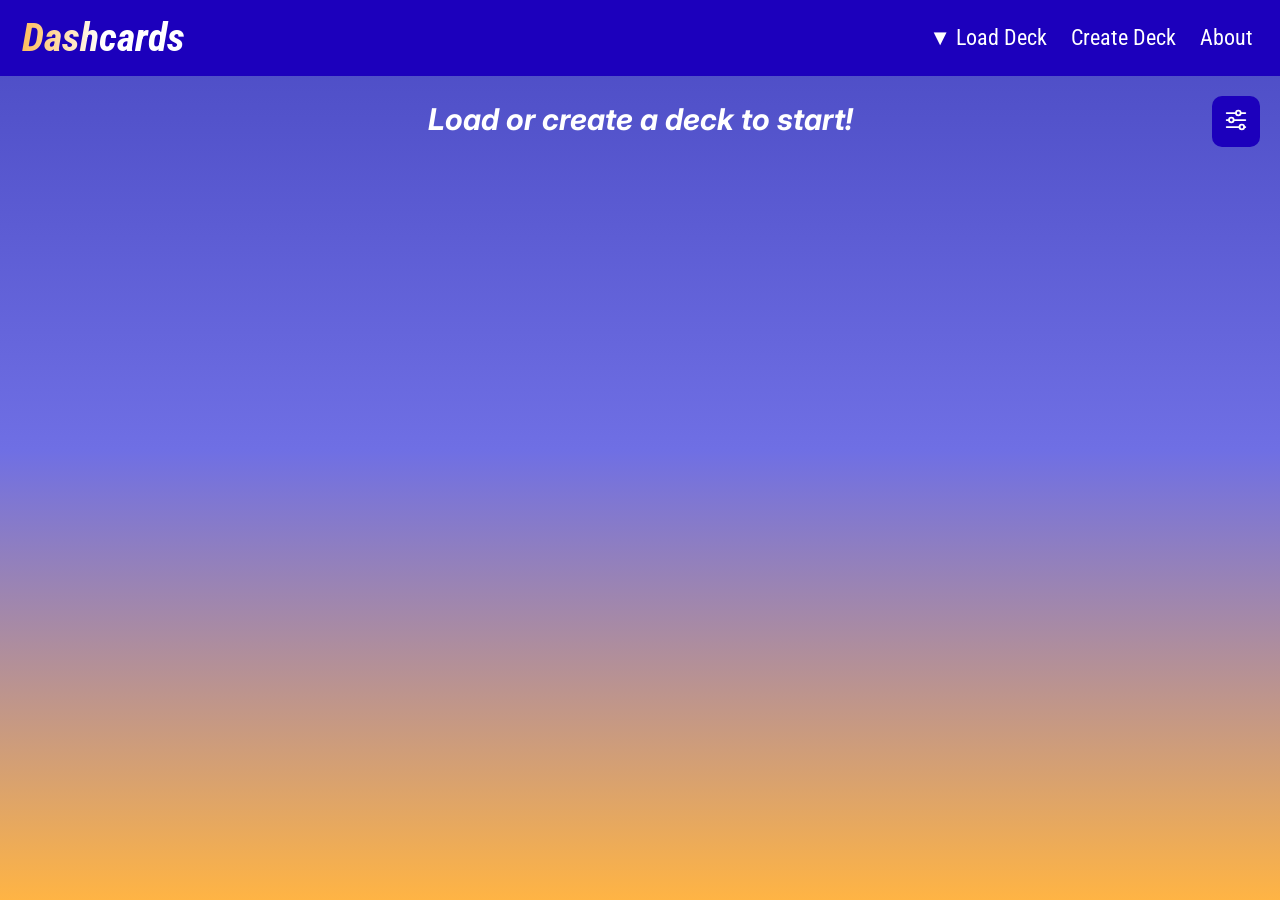
==== index.html @ 9b15b109 "Replace Xcode project with Dashcards Clears the DataTransmission Xcode project and copies in the Das" ====
<!DOCTYPE html>
<html lang="en-US">
<head>
    <title>Dashcards</title>
    <link rel="stylesheet" href="style.css">
    <meta charset="UTF-8">
    <script src="https://ajax.googleapis.com/ajax/libs/jquery/3.6.3/jquery.min.js"></script>
    <script>
    if(/Android|webOS|iPhone|iPad|iPod|BlackBerry|IEMobile|Opera Mini/i.test(navigator.userAgent)){
        alert("This website is currently not designed for mobile! Please open in a desktop web browser instead.");
      }
      </script>
    <link rel="apple-touch-icon" sizes="180x180" href="apple-touch-icon.png">
    <link rel="icon" type="image/png" sizes="32x32" href="favicon-32x32.png">
    <link rel="icon" type="image/png" sizes="16x16" href="favicon-16x16.png">
    <link rel="manifest" href="site.webmanifest">
    <link rel="mask-icon" href="safari-pinned-tab.svg" color="#373e98">
    <meta name="msapplication-TileColor" content="#2b5797">
    <meta name="theme-color" content="#373e98">
</head>
    <!-- Google tag (gtag.js) -->
<script async src="https://www.googletagmanager.com/gtag/js?id=G-7D8ZYG3FQY"></script>
<script>
  window.dataLayer = window.dataLayer || [];
  function gtag(){dataLayer.push(arguments);}
  gtag('js', new Date());

  gtag('config', 'G-7D8ZYG3FQY');
</script>
<body>
    <div class="header">
        <a href="index.html" id="logo">Dashcards</a>
        <a href="about.html" style="margin-right: 25px">About</a>
        <a href="createdeck.html">Create Deck</a>
        <div class="dropdown">
            <button>&#9660; Load Deck</button>
            <div class="dropdown-options">
                <label for="upload">From File</label>
                <input type="file" id="upload" name="userdeck" accept=".txt" onchange="getUserDeck()">
                <a class="dropdown" onclick="showPresetMenu()">From Preset</a>
            </div>
        </div>        
    </div>
    <div style="padding-top: 76px"></div>
    <div id="settings">  
        <button id="settings-open" onclick="toggleSettingsMenu()">
            <svg xmlns="http://www.w3.org/2000/svg" class="icon icon-tabler icon-tabler-adjustments-horizontal" width="28" height="28" viewBox="0 0 24 24" stroke-width="1.5" stroke="#ffffff" fill="none" stroke-linecap="round" stroke-linejoin="round">
                <path stroke="none" d="M0 0h24v24H0z" fill="none"/>
                <circle cx="14" cy="6" r="2" />
                <line x1="4" y1="6" x2="12" y2="6" />
                <line x1="16" y1="6" x2="20" y2="6" />
                <circle cx="8" cy="12" r="2" />
                <line x1="4" y1="12" x2="6" y2="12" />
                <line x1="10" y1="12" x2="20" y2="12" />
                <circle cx="17" cy="18" r="2" />
                <line x1="4" y1="18" x2="15" y2="18" />
                <line x1="19" y1="18" x2="20" y2="18" />
            </svg>
        </button>
        <div id="settings-menu" style="display: none">
            <button id="settings-close" onclick="toggleSettingsMenu()">
                <svg xmlns="http://www.w3.org/2000/svg" class="icon icon-tabler icon-tabler-x" width="24" height="24" viewBox="0 0 24 24" stroke-width="2.5" stroke="#ffffff" fill="none" stroke-linecap="round" stroke-linejoin="round">
                    <path stroke="none" d="M0 0h24v24H0z" fill="none"/>
                    <line x1="18" y1="6" x2="6" y2="18" />
                    <line x1="6" y1="6" x2="18" y2="18" />
                </svg>
            </button>
            <h2 class="text">Settings</h2><br>
            <form id="settings-options" autocomplete="off">
                <fieldset id="input-options" onchange="changeInputMode()">
                    <legend align="center" style="font-weight: bold">Input type</legend>
                    <label for="multiple-choice" class="radio-label">
                        <input type="radio" id="multiple-choice" value="multiple-choice" name="input" checked>
                        Multiple choice
                    </label>
                    <label for="write-in" class="radio-label">
                        <input type="radio" id="write-in" value="write-in" name="input">
                        Write-in
                    </label>
                </fieldset>
            </form>
        </div>
    </div>
    <div id="content">
        <h2 id="startprompt">Load or create a deck to start!</h2>
        <div>
            <form id="preset-menu" style="display: none">
                <label class="text" for="preset-select">Select a Preset:</label>
                <select id="preset-select"  onchange="getPresetDeck()" autocomplete="off">
                    <option value="none" selected disabled hidden>Deck Select</option>
                    <optgroup label="AP English Literature Vocab">
                        <option value="animus-voluptuous.txt">List 1: Animus &ndash; Voluptuous</option>
                        <option value="abate-corroborate.txt">List 2: Abate &ndash; Corroborate</option>
                        <option value="aberration-vicissitude.txt">List 3: Aberration &ndash; Vicissitude</option>
                        <option value="affluent-wheedle.txt">List 4: Affluent &ndash; Wheedle</option>
                        <option value="comeuppance-huffy.txt">List 5: Comeuppance &ndash; Huffy</option>
                        <option value="ap-lit-cumulative.txt">AP English Literature Cumulative</option>
                    </optgroup>
                    <optgroup label="AP English Language Vocab">
                        <option value="abrade-vainglorious.txt">List 1: Abrade &ndash; Vainglorious</option>
                        <option value="abrogate-zealous.txt">List 2: Abrogate &ndash; Zealous</option>
                        <option value="abscond-wistful.txt">List 3: Abscond &ndash; Wistful</option>
                        <option value="absolve-zenith.txt">List 4: Absolve &ndash; Zenith</option>
                        <option value="aegis-vitriolic.txt">List 5: Aegis &ndash; Vitriolic</option>
                        <option value="ad-nauseam-vindicate.txt">List 6: Ad Nauseam &ndash; Vindicate</option>
                        <option value="camaraderie-torpid.txt">List 7: Camaraderie &ndash; Torpid</option>
                        <option value="ap-lang-cumulative.txt">AP English Language Cumulative</option>
                    </optgroup>
                    <optgroup label="Miscellaneous">
                        <option value="international-morse-code.txt">International Morse Code (A-Z)</option>
                        <option value="world-capitals.txt">195 Country Capitals</option>
                    </optgroup>
                </select>
                <br><br>
            </form>
            <button id="startbutton" onclick="startQuiz()">Start</button>
        </div>
        <h2 id="question"></h2>
        <div class="center" id="buttons" style="display: none">
            <button class="btn" id="btn1" onclick="clickButton(0)">wordOneFromList</button>
            <button class="btn" id="btn2" onclick="clickButton(1)">wordTwoFromList</button>
            <button class="btn" id="btn3" onclick="clickButton(2)">wordThreeFromList</button>
            <button class="btn" id="btn4" onclick="clickButton(3)">wordFourFromList</button>
        </div>
        <div id="write-input" style="display: none">
            <input type="text" id="write-answer" autocomplete="off" placeholder="Write Answer">
            <button class="btn" id="writebutton" onclick="writeSubmit()">Answer</button>
        </div>
        <div id="stats" style="display: none">
            <h4 id="rsp"></h4>
            <div class="counter">
                <h2>Correct: <span id="rsp-correct"></span></h2>
                <h2>Incorrect: <span id="rsp-incorrect"></span></h2>
                <h2 id="answeraccuracy"></h2>
            </div>
            <div class="ttf">
                <h2 id="ttf"></h2>
            </div>
        </div>
    </div>
    <script src="index.js"></script>
</body>
</html>
---- style.css ----
@import url('https://fonts.googleapis.com/css2?family=Roboto+Condensed&display=swap');
@import url('https://fonts.googleapis.com/css2?family=Inter:wght@500&display=swap');

:root {
    --dashcards-blue: #1c00bc;
    --dashcards-orange: #ffb444;
}

html { scroll-behavior: smooth; }
html, body { height: 100%; }

body {
    margin: 0;
    padding: 0;
    background-attachment: fixed;
    background-image: linear-gradient(180deg, #4949c2, #6f6fe4, var(--dashcards-orange));
    min-height: 100vh;
    background-repeat: no-repeat;
    overflow: hidden;
    box-sizing: border-box;

    /* background-image: radial-gradient(rgb(4, 45, 157), rgb(64, 116, 237)); */
}

.header {
    position: fixed;
    background-color: var(--dashcards-blue);
    padding: 15px 10px;
    width: 100%;
}

.header a, .header button, .header label {
    display: block;
    float: right;
    padding: 12px;
    line-height: 22px;
    text-align: center;
    text-decoration: none;
    border: #00000000;
    background-color: #00000000;
    font-family: "Roboto Condensed";
    font-size: 22px;
    color: #ffffff;
    border-radius: 5px;
    user-select: none;
    cursor: pointer;
}

.header label {
    cursor: pointer;
}

.header input {
    display: none;
}

.header a:hover, .header label:hover, .dropdown:hover button {
    background: linear-gradient(90deg, var(--dashcards-orange), #ffffff);
    background-clip: text;
    -webkit-background-clip: text;
    -moz-background-clip: text;
    color: transparent;
    transition: 0.5s;
}

.dropdown {
    position: relative;
    display: block;
    float: right;
}

.dropdown-options {
    display: none;
    position: absolute;
    right: 0;
    background-color: var(--dashcards-blue);
    margin-top: 40px;
    padding-top: 20px;
    min-width: 160px;
    border-radius: 5px;
    z-index: 1;
}

.dropdown-options a, .dropdown-options label {
    padding: 12px 16px;
    text-align: right;
    width: 80%;
}

.dropdown:hover .dropdown-options {
    display: block;
}

#logo {
    float: left;
    font-size: 40px;
    font-weight: bold;
    font-style: italic;
    background: linear-gradient(90deg, var(--dashcards-orange), #ffffff, #ffffff);
    background-clip: text;
    -webkit-background-clip: text;
    color: #00000000;
}

/* This can be deleted if we change how the grid works */
.btn1 { grid-area: button1; }
.btn2 { grid-area: button2; }
.btn3 { grid-area: button3; }
.btn4 { grid-area: button4; }

/* TODO: resize text based on button size */
.btn {
    display: inline-block;
    border: none;
    border-radius: 10px;
    background-color: var(--dashcards-blue);
    color: #ffffff;
    text-decoration: none;
    font-family: "Roboto Condensed";
    font-size: 20px;
    padding: auto;
    margin: 10px 10px;
    width: 400px;
    height: 65px;
    cursor: pointer;
    user-select: none;
}

.btn button:hover {
    background-color: #2300e6;
    transition: 0.2s;
}

#write-input {
    display: flex;
    justify-content: center;
    margin-left: auto;
    margin-right: auto;
    width: 1000px;
    font-family: "Roboto Condensed";
    font-size: 20px;
    color: #ffffff;
}

#settings-open, #settings-close {
    display: block;
    position: absolute;
    right: 0px;
    border: none;
    border-radius: 10px;
    background-color: var(--dashcards-blue);
    color: #ffffff;
    padding: 10px 10px;
    margin-top: 20px;
    margin-right: 20px;
    cursor: pointer;
    user-select: none;
}

#settings-menu {
    position: absolute;
    top: 50%;
    left: 50%;
    margin-right: -50%;
    transform: translate(-50%, -50%);
    background-color: var(--dashcards-blue);
    width: 40%;
    height: auto;
    max-width: 1200px;
    max-height: 960px;
    text-align: center;
    text-decoration: underline;
    font-family: "Inter";
    font-size: 25px;
    color: #ffffff;
    border-radius: 8px;
    z-index: 1;
}

#input-options {
    display: block;
    float: left;
    text-align: left;
    font-size: 22px;
    border: 0;
}

.radio-label {
    font-size: 20px;
    display: grid;
    grid-template-columns: 1em auto;
    gap: 0.5em;
}

.radio-label + .radio-label {
    margin-top: 0.5em;
}

input[type="radio"] {
    appearance: none;
    margin: 0;
    font: inherit;
    color: currentColor;
    width: 1.0em;
    height: 1.0em;
    border: 0.12em solid currentColor;
    border-radius: 50%;
    transform: translateY(-0.06em);
    display: grid;
    place-content: center;
}

input[type="radio"]::before {
    content: "";
    width: 0.6em;
    height: 0.6em;
    border-radius: 50%;
    transform: scale(0);
    transition: 120ms transform ease-in-out;
    box-shadow: inset 1em 1em var(--dashcards-orange);
}
input[type="radio"]:checked::before {
    transform: scale(1);
}


button:disabled, button[disabled] {
    opacity: 60%;
    cursor: default;
}

input[type=text] {
    width: 40%;
    padding: 10px 15px;
    margin: 10px;
    box-sizing: border-box;
    border: 3px solid #000000;
    border-radius: 4px;
    outline: none;
}

#startprompt {
    display: flex;
    justify-content: center;
    font-family: "Inter";
    font-size: 30px;
    font-style: italic;
    color: #ffffff;
}

#startbutton {
    display: none;
    border: none;
    border-radius: 10px;
    background-color: var(--dashcards-blue);
    color: #ffffff;
    text-decoration: none;
    font-family: "Roboto Condensed";
    font-size: 20px;
    padding: 10px 100px;
    margin: 10px 10px;
    cursor: pointer;
    user-select: none;
}

.text {
    margin-left: 10px;
    font-family: "Inter";
    font-size: 25px;
    color: #ffffff;
}

#preset-select {
    display: flex;
    font-family: "Inter";
    font-size: 16px;
    color: #ffffff;
    background-color: var(--dashcards-blue);
    width: 40%;
    padding: 10px 15px;
    margin: 10px;
    box-sizing: border-box;
    border: 3px solid;
    border-color: #00000000;
    border-radius: 4px;
    outline: none;
}

select optgroup {
    font-style: normal;
}

/* THIS GRID ISN'T RIGHT. Needs to have button sizes not based on other text (and still needs vertical centering) */
.center {
    display: grid;
    align-items: center;
    justify-content: center;
    vertical-align: middle;
    grid-template-areas: 
    'button1 button2'
    'button3 button4';
    padding: 10px;
}

.counter {
    display: flex;
    align-items: center;
    justify-content: center;
    font-family: "Inter";
    font-size: 22px;
    color: #ffffff;
}

#rsp-correct, #rsp-incorrect {
    display: inline-block;
    margin-right: 20px;
}
.ttf {
    padding: 0;
    display: flex;
    justify-content: center;
    font-family: "Inter";
    color: #ffffff;
    font-size: 24px;
}

#question, #rsp {
    /*display: flex;*/
    display: none;
    justify-content: center;
    font-family: "Inter";
    color: #ffffff;
}

/* ANIMATIONS */

.counter-anim {
    animation: scorescale 0.2s 1;
    animation-timing-function: ease-out;
}

@keyframes scorescale {
    0% {transform: scale(1.2)}
    100% {transform: scale(1.0)}
}



.rsp-correct-anim {
    animation: correctflash 0.3s 1;
    animation-timing-function: ease-out;
}
 
@keyframes correctflash {
    0% {color: #00ff62}
    100% {color: #ffffff}
}

.rsp-incorrect-anim {
    animation: incorrectflash 0.3s 1;
    animation-timing-function: ease-out;
}

@keyframes incorrectflash {
    0% {color: #ff0000}
    100% {color: #ffffff}
}





/**************************************************************************************************************************************
createdeck.html-SPECIFIC STYLES GO DOWN HERE. I know it's probably a bad idea to put it all on one stylesheet but we can fix that later.
***************************************************************************************************************************************/


#deck-input {
    display: flex;
    margin-left: auto;
    margin-right: auto;
    width: 1000px;
    flex-flow: row wrap;
    justify-content: center;
    font-family: "Roboto Condensed";
    font-size: 20px;
    color: #ffffff;
    padding-left: 10%;
    padding-right: 10%;
}

#title-input {
    align-self: center;
    text-align: center;
    flex-basis: 100%;
}

#deck-input > input[type=text] {
    flex-basis: 40%;
}

#button-controls {
    position: fixed;
    bottom: 0;
    right: 0;
}

#create-error {
    display: block;
    text-align: center;
    font-family: "Inter";
    font-size: 18px;
    color: #ffffff;
}

#create-error span {
    padding: 0.3em;
    background-color: #ff3029;
    border: 4px solid #ff3029;
}

::placeholder {
    font-family: "Roboto Condensed";
}

/*********
about.html
*********/

.section-title {
    display: block;
    justify-content: center;
    margin-left: 20%;
    margin-right: 20%;
    text-align: left;
    text-decoration: underline;
    text-decoration-color: var(--dashcards-orange);
    font-family: "Inter";
    font-size: 25px;
    color: #ffffff;
}

p {
    display: inline-block;
    margin-left: 20%;
    margin-right: 20%;
    margin-top: 0%;
    font-family: "Inter";
    font-size: 18px;
    color: #ffffff;
}

.text-link {
    display: inline-block;
    font-family: "Inter";
    font-size: 18px;
    color: #ffffff;
    text-decoration-color: var(--dashcards-orange);
}
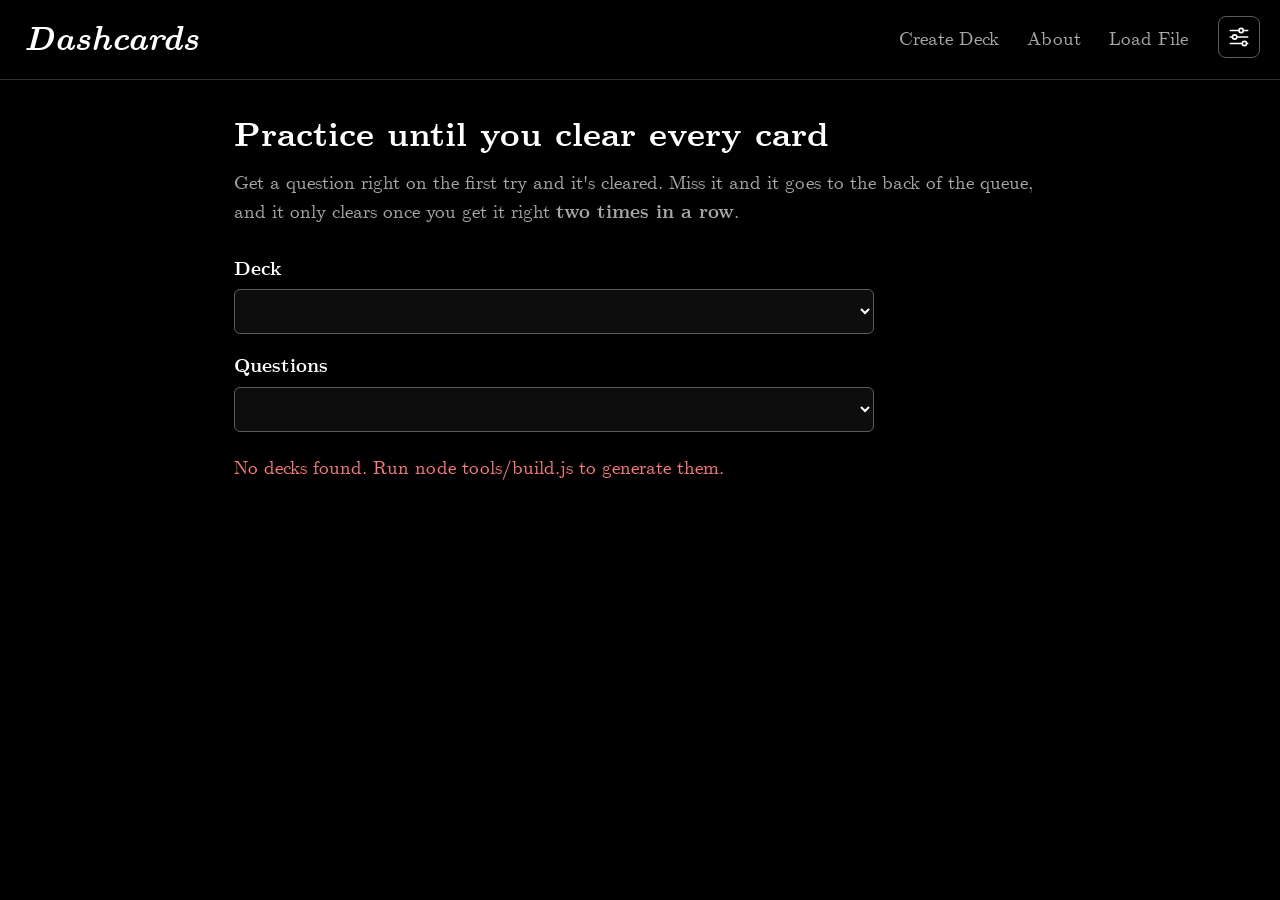
==== commit 72911629: "Restyle Dashcards and add a mastery queue with LaTeX rendering - Black background with white Compute" ====
--- a/index.html
+++ b/index.html
@@ -2,49 +2,33 @@
 <html lang="en-US">
 <head>
     <title>Dashcards</title>
+    <meta charset="UTF-8">
+    <meta name="viewport" content="width=device-width, initial-scale=1">
+    <link rel="stylesheet" href="fonts/fonts.css">
+    <link rel="stylesheet" href="vendor/katex/katex.min.css">
     <link rel="stylesheet" href="style.css">
-    <meta charset="UTF-8">
-    <script src="https://ajax.googleapis.com/ajax/libs/jquery/3.6.3/jquery.min.js"></script>
-    <script>
-    if(/Android|webOS|iPhone|iPad|iPod|BlackBerry|IEMobile|Opera Mini/i.test(navigator.userAgent)){
-        alert("This website is currently not designed for mobile! Please open in a desktop web browser instead.");
-      }
-      </script>
     <link rel="apple-touch-icon" sizes="180x180" href="apple-touch-icon.png">
     <link rel="icon" type="image/png" sizes="32x32" href="favicon-32x32.png">
     <link rel="icon" type="image/png" sizes="16x16" href="favicon-16x16.png">
     <link rel="manifest" href="site.webmanifest">
-    <link rel="mask-icon" href="safari-pinned-tab.svg" color="#373e98">
-    <meta name="msapplication-TileColor" content="#2b5797">
-    <meta name="theme-color" content="#373e98">
+    <link rel="mask-icon" href="safari-pinned-tab.svg" color="#000000">
+    <meta name="msapplication-TileColor" content="#000000">
+    <meta name="theme-color" content="#000000">
 </head>
-    <!-- Google tag (gtag.js) -->
-<script async src="https://www.googletagmanager.com/gtag/js?id=G-7D8ZYG3FQY"></script>
-<script>
-  window.dataLayer = window.dataLayer || [];
-  function gtag(){dataLayer.push(arguments);}
-  gtag('js', new Date());
-
-  gtag('config', 'G-7D8ZYG3FQY');
-</script>
 <body>
     <div class="header">
         <a href="index.html" id="logo">Dashcards</a>
-        <a href="about.html" style="margin-right: 25px">About</a>
-        <a href="createdeck.html">Create Deck</a>
-        <div class="dropdown">
-            <button>&#9660; Load Deck</button>
-            <div class="dropdown-options">
-                <label for="upload">From File</label>
-                <input type="file" id="upload" name="userdeck" accept=".txt" onchange="getUserDeck()">
-                <a class="dropdown" onclick="showPresetMenu()">From Preset</a>
-            </div>
-        </div>        
+        <nav>
+            <a href="createdeck.html">Create Deck</a>
+            <a href="about.html">About</a>
+            <label for="upload" title="Load a deck made with Create Deck">Load File</label>
+            <input type="file" id="upload" name="userdeck" accept=".txt" onchange="getUserDeck()">
+        </nav>
     </div>
-    <div style="padding-top: 76px"></div>
-    <div id="settings">  
-        <button id="settings-open" onclick="toggleSettingsMenu()">
-            <svg xmlns="http://www.w3.org/2000/svg" class="icon icon-tabler icon-tabler-adjustments-horizontal" width="28" height="28" viewBox="0 0 24 24" stroke-width="1.5" stroke="#ffffff" fill="none" stroke-linecap="round" stroke-linejoin="round">
+
+    <div id="settings">
+        <button id="settings-open" onclick="toggleSettingsMenu()" title="Settings" aria-label="Settings">
+            <svg xmlns="http://www.w3.org/2000/svg" width="26" height="26" viewBox="0 0 24 24" stroke-width="1.5" stroke="currentColor" fill="none" stroke-linecap="round" stroke-linejoin="round">
                 <path stroke="none" d="M0 0h24v24H0z" fill="none"/>
                 <circle cx="14" cy="6" r="2" />
                 <line x1="4" y1="6" x2="12" y2="6" />
@@ -58,86 +42,133 @@
             </svg>
         </button>
         <div id="settings-menu" style="display: none">
-            <button id="settings-close" onclick="toggleSettingsMenu()">
-                <svg xmlns="http://www.w3.org/2000/svg" class="icon icon-tabler icon-tabler-x" width="24" height="24" viewBox="0 0 24 24" stroke-width="2.5" stroke="#ffffff" fill="none" stroke-linecap="round" stroke-linejoin="round">
+            <button id="settings-close" onclick="toggleSettingsMenu()" title="Close" aria-label="Close settings">
+                <svg xmlns="http://www.w3.org/2000/svg" width="22" height="22" viewBox="0 0 24 24" stroke-width="2" stroke="currentColor" fill="none" stroke-linecap="round" stroke-linejoin="round">
                     <path stroke="none" d="M0 0h24v24H0z" fill="none"/>
                     <line x1="18" y1="6" x2="6" y2="18" />
                     <line x1="6" y1="6" x2="18" y2="18" />
                 </svg>
             </button>
-            <h2 class="text">Settings</h2><br>
-            <form id="settings-options" autocomplete="off">
-                <fieldset id="input-options" onchange="changeInputMode()">
-                    <legend align="center" style="font-weight: bold">Input type</legend>
+            <h2>Settings</h2>
+            <form id="settings-options" autocomplete="off" onchange="saveSettingsFromForm()">
+                <fieldset id="input-options">
+                    <legend>Input type</legend>
                     <label for="multiple-choice" class="radio-label">
                         <input type="radio" id="multiple-choice" value="multiple-choice" name="input" checked>
                         Multiple choice
                     </label>
                     <label for="write-in" class="radio-label">
                         <input type="radio" id="write-in" value="write-in" name="input">
-                        Write-in
+                        Write-in <span class="hint">(term decks only)</span>
+                    </label>
+                </fieldset>
+                <fieldset>
+                    <legend>Answering</legend>
+                    <label for="shuffle-choices" class="check-label">
+                        <input type="checkbox" id="shuffle-choices" checked>
+                        Shuffle answer choices each time
+                    </label>
+                    <label for="auto-advance" class="check-label">
+                        <input type="checkbox" id="auto-advance">
+                        Skip ahead automatically after a correct answer
                     </label>
                 </fieldset>
             </form>
+            <button class="btn small danger" onclick="clearAllProgress()">Erase all saved progress</button>
         </div>
     </div>
+
     <div id="content">
-        <h2 id="startprompt">Load or create a deck to start!</h2>
-        <div>
-            <form id="preset-menu" style="display: none">
-                <label class="text" for="preset-select">Select a Preset:</label>
-                <select id="preset-select"  onchange="getPresetDeck()" autocomplete="off">
-                    <option value="none" selected disabled hidden>Deck Select</option>
-                    <optgroup label="AP English Literature Vocab">
-                        <option value="animus-voluptuous.txt">List 1: Animus &ndash; Voluptuous</option>
-                        <option value="abate-corroborate.txt">List 2: Abate &ndash; Corroborate</option>
-                        <option value="aberration-vicissitude.txt">List 3: Aberration &ndash; Vicissitude</option>
-                        <option value="affluent-wheedle.txt">List 4: Affluent &ndash; Wheedle</option>
-                        <option value="comeuppance-huffy.txt">List 5: Comeuppance &ndash; Huffy</option>
-                        <option value="ap-lit-cumulative.txt">AP English Literature Cumulative</option>
-                    </optgroup>
-                    <optgroup label="AP English Language Vocab">
-                        <option value="abrade-vainglorious.txt">List 1: Abrade &ndash; Vainglorious</option>
-                        <option value="abrogate-zealous.txt">List 2: Abrogate &ndash; Zealous</option>
-                        <option value="abscond-wistful.txt">List 3: Abscond &ndash; Wistful</option>
-                        <option value="absolve-zenith.txt">List 4: Absolve &ndash; Zenith</option>
-                        <option value="aegis-vitriolic.txt">List 5: Aegis &ndash; Vitriolic</option>
-                        <option value="ad-nauseam-vindicate.txt">List 6: Ad Nauseam &ndash; Vindicate</option>
-                        <option value="camaraderie-torpid.txt">List 7: Camaraderie &ndash; Torpid</option>
-                        <option value="ap-lang-cumulative.txt">AP English Language Cumulative</option>
-                    </optgroup>
-                    <optgroup label="Miscellaneous">
-                        <option value="international-morse-code.txt">International Morse Code (A-Z)</option>
-                        <option value="world-capitals.txt">195 Country Capitals</option>
-                    </optgroup>
-                </select>
-                <br><br>
+        <section id="home">
+            <h1 class="title">Practice until you clear every card</h1>
+            <p class="lede">Get a question right on the first try and it's cleared. Miss it and it goes to the back of the queue,
+                and it only clears once you get it right <strong>two times in a row</strong>.</p>
+
+            <form id="deck-form" onsubmit="return false" autocomplete="off">
+                <label class="field-label" for="deck-select">Deck</label>
+                <select id="deck-select" onchange="selectDeck(this.value)"></select>
+
+                <div id="section-picker" style="display: none">
+                    <div class="picker-head">
+                        <span class="field-label">Topics</span>
+                        <span class="picker-actions">
+                            <button type="button" class="link" onclick="setAllSections(true)">All</button>
+                            <button type="button" class="link" onclick="setAllSections(false)">None</button>
+                        </span>
+                    </div>
+                    <div id="section-list"></div>
+                </div>
+
+                <label class="field-label" for="limit-select">Questions</label>
+                <select id="limit-select" onchange="updateStartSummary()"></select>
             </form>
-            <button id="startbutton" onclick="startQuiz()">Start</button>
-        </div>
-        <h2 id="question"></h2>
-        <div class="center" id="buttons" style="display: none">
-            <button class="btn" id="btn1" onclick="clickButton(0)">wordOneFromList</button>
-            <button class="btn" id="btn2" onclick="clickButton(1)">wordTwoFromList</button>
-            <button class="btn" id="btn3" onclick="clickButton(2)">wordThreeFromList</button>
-            <button class="btn" id="btn4" onclick="clickButton(3)">wordFourFromList</button>
-        </div>
-        <div id="write-input" style="display: none">
-            <input type="text" id="write-answer" autocomplete="off" placeholder="Write Answer">
-            <button class="btn" id="writebutton" onclick="writeSubmit()">Answer</button>
-        </div>
-        <div id="stats" style="display: none">
-            <h4 id="rsp"></h4>
-            <div class="counter">
-                <h2>Correct: <span id="rsp-correct"></span></h2>
-                <h2>Incorrect: <span id="rsp-incorrect"></span></h2>
-                <h2 id="answeraccuracy"></h2>
+
+            <div id="resume-box" style="display: none">
+                <p id="resume-text"></p>
+                <button class="btn" id="resumebutton" onclick="resumeSession()">Resume</button>
             </div>
-            <div class="ttf">
-                <h2 id="ttf"></h2>
+
+            <p id="start-summary"></p>
+            <button class="btn primary" id="startbutton" onclick="startQuiz()">Start</button>
+            <p id="startprompt"></p>
+        </section>
+
+        <section id="quiz" style="display: none">
+            <div id="progress">
+                <div id="progress-bar"><div id="progress-fill"></div></div>
+                <div id="progress-text">
+                    <span>Cleared <strong id="count-cleared">0</strong> / <span id="count-total">0</span></span>
+                    <span>In queue <strong id="count-queue">0</strong></span>
+                    <span>Reviewing <strong id="count-review">0</strong></span>
+                </div>
             </div>
-        </div>
+
+            <article id="card">
+                <div id="meta">
+                    <span id="meta-section"></span>
+                    <span id="meta-badge"></span>
+                </div>
+                <div id="question"></div>
+                <div id="buttons"></div>
+                <div id="write-input" style="display: none">
+                    <input type="text" id="write-answer" autocomplete="off" placeholder="Write answer">
+                    <button class="btn" id="writebutton" onclick="writeSubmit()">Answer</button>
+                </div>
+                <div id="feedback" style="display: none">
+                    <h3 id="rsp"></h3>
+                    <p id="rsp-status"></p>
+                    <div id="explain"></div>
+                    <button class="btn primary" id="nextbutton" onclick="nextQuestion()">Next</button>
+                </div>
+            </article>
+
+            <div id="stats">
+                <span>Correct <strong id="rsp-correct">0</strong></span>
+                <span>Incorrect <strong id="rsp-incorrect">0</strong></span>
+                <span id="answeraccuracy"></span>
+                <span id="ttf"></span>
+            </div>
+            <p class="keys">Keys: <kbd>1</kbd>&ndash;<kbd>4</kbd> or <kbd>A</kbd>&ndash;<kbd>D</kbd> to answer, <kbd>Enter</kbd> for the next question.
+                <button class="link" onclick="quitToHome()">Back to decks</button> (progress is saved)</p>
+        </section>
+
+        <section id="done" style="display: none">
+            <h1 class="title">Queue cleared</h1>
+            <div id="done-summary"></div>
+            <div class="done-actions">
+                <button class="btn primary" id="retry-missed" onclick="startMissedSession()">Practice the ones I missed again</button>
+                <button class="btn" onclick="startQuiz()">Start the whole deck over</button>
+                <button class="btn" onclick="quitToHome()">Choose another deck</button>
+            </div>
+            <h2 id="missed-heading"></h2>
+            <ol id="missed-list"></ol>
+        </section>
     </div>
+
+    <script src="vendor/katex/katex.min.js"></script>
+    <script src="render.js"></script>
+    <script src="preset-decks/presets.js"></script>
+    <script src="decks/pstat100-midterm.js"></script>
     <script src="index.js"></script>
 </body>
 </html>
--- a/fonts/fonts.css
+++ b/fonts/fonts.css
@@ -0,0 +1,43 @@
+/* Computer Modern Unicode (CMU) fonts by Donald Knuth, OFL-licensed (see OFL.txt).
+   Woff2 files from the computer-modern npm package. */
+@font-face {
+    font-family: "CMU Serif";
+    font-style: normal;
+    font-weight: 400;
+    src: url("cmu-serif-500-roman.woff2") format("woff2");
+}
+
+@font-face {
+    font-family: "CMU Serif";
+    font-style: italic;
+    font-weight: 400;
+    src: url("cmu-serif-500-italic.woff2") format("woff2");
+}
+
+@font-face {
+    font-family: "CMU Serif";
+    font-style: normal;
+    font-weight: 700;
+    src: url("cmu-serif-700-roman.woff2") format("woff2");
+}
+
+@font-face {
+    font-family: "CMU Serif";
+    font-style: italic;
+    font-weight: 700;
+    src: url("cmu-serif-700-italic.woff2") format("woff2");
+}
+
+@font-face {
+    font-family: "CMU Typewriter Text";
+    font-style: normal;
+    font-weight: 400;
+    src: url("cmu-typewriter-text-500-roman.woff2") format("woff2");
+}
+
+@font-face {
+    font-family: "CMU Typewriter Text";
+    font-style: normal;
+    font-weight: 700;
+    src: url("cmu-typewriter-text-700-roman.woff2") format("woff2");
+}
--- a/style.css
+++ b/style.css
@@ -1,459 +1,582 @@
-@import url('https://fonts.googleapis.com/css2?family=Roboto+Condensed&display=swap');
-@import url('https://fonts.googleapis.com/css2?family=Inter:wght@500&display=swap');
-
 :root {
-    --dashcards-blue: #1c00bc;
-    --dashcards-orange: #ffb444;
+    --bg: #000000;
+    --text: #ffffff;
+    --muted: #a8a8a8;
+    --faint: #5c5c5c;
+    --line: #333333;
+    --raised: #0d0d0d;
+    --code-bg: #121212;
+    --right: #7ee08f;
+    --wrong: #ff7a7a;
+    --review: #f5c86b;
+    --serif: "CMU Serif", "Computer Modern Serif", "Latin Modern Roman", "KaTeX_Main", Georgia, serif;
+    --mono: "CMU Typewriter Text", "Latin Modern Mono", "Courier New", monospace;
+    color-scheme: dark;
 }
 
 html { scroll-behavior: smooth; }
-html, body { height: 100%; }
 
 body {
     margin: 0;
     padding: 0;
-    background-attachment: fixed;
-    background-image: linear-gradient(180deg, #4949c2, #6f6fe4, var(--dashcards-orange));
     min-height: 100vh;
-    background-repeat: no-repeat;
-    overflow: hidden;
+    background: var(--bg);
+    color: var(--text);
+    font-family: var(--serif);
+    font-size: 19px;
+    line-height: 1.5;
     box-sizing: border-box;
-
-    /* background-image: radial-gradient(rgb(4, 45, 157), rgb(64, 116, 237)); */
-}
+    -webkit-font-smoothing: antialiased;
+}
+
+*, *::before, *::after { box-sizing: inherit; }
+
+button, input, select, textarea {
+    font: inherit;
+    color: inherit;
+}
+
+a { color: var(--text); }
+
+code {
+    font-family: var(--mono);
+    font-size: 0.95em;
+    background: var(--code-bg);
+    border: 1px solid var(--line);
+    border-radius: 3px;
+    padding: 0 0.25em;
+    white-space: pre-wrap;
+    overflow-wrap: anywhere;
+}
+
+pre {
+    margin: 0.6em 0;
+    padding: 0.7em 0.9em;
+    background: var(--code-bg);
+    border: 1px solid var(--line);
+    border-radius: 6px;
+    overflow-x: auto;
+    text-align: left;
+    line-height: 1.35;
+}
+
+pre code {
+    background: none;
+    border: 0;
+    padding: 0;
+    font-size: 0.88em;
+    white-space: pre;
+}
+
+/* CMU Serif and KaTeX's fonts are both Computer Modern, so math matches the text at 1em */
+.katex { font-size: 1em; }
+.katex-display { margin: 0.6em 0; overflow-x: auto; overflow-y: hidden; }
+.math-error { font-family: var(--mono); color: var(--wrong); }
+
+kbd {
+    font-family: var(--mono);
+    font-size: 0.85em;
+    border: 1px solid var(--faint);
+    border-bottom-width: 2px;
+    border-radius: 4px;
+    padding: 0 0.3em;
+}
+
+/* HEADER */
 
 .header {
-    position: fixed;
-    background-color: var(--dashcards-blue);
-    padding: 15px 10px;
-    width: 100%;
-}
-
-.header a, .header button, .header label {
-    display: block;
-    float: right;
-    padding: 12px;
-    line-height: 22px;
-    text-align: center;
+    position: sticky;
+    top: 0;
+    z-index: 2;
+    display: flex;
+    align-items: center;
+    justify-content: space-between;
+    flex-wrap: wrap;
+    gap: 8px;
+    padding: 14px 24px;
+    background: var(--bg);
+    border-bottom: 1px solid var(--line);
+}
+
+.header nav {
+    display: flex;
+    align-items: center;
+    gap: 4px;
+    margin-right: 56px;
+}
+
+.header nav a, .header nav label {
+    padding: 6px 12px;
     text-decoration: none;
-    border: #00000000;
-    background-color: #00000000;
-    font-family: "Roboto Condensed";
-    font-size: 22px;
-    color: #ffffff;
+    font-size: 19px;
+    color: var(--muted);
     border-radius: 5px;
+    cursor: pointer;
     user-select: none;
-    cursor: pointer;
-}
-
-.header label {
-    cursor: pointer;
-}
-
-.header input {
-    display: none;
-}
-
-.header a:hover, .header label:hover, .dropdown:hover button {
-    background: linear-gradient(90deg, var(--dashcards-orange), #ffffff);
-    background-clip: text;
-    -webkit-background-clip: text;
-    -moz-background-clip: text;
-    color: transparent;
-    transition: 0.5s;
-}
-
-.dropdown {
-    position: relative;
-    display: block;
-    float: right;
-}
-
-.dropdown-options {
-    display: none;
-    position: absolute;
-    right: 0;
-    background-color: var(--dashcards-blue);
-    margin-top: 40px;
-    padding-top: 20px;
-    min-width: 160px;
-    border-radius: 5px;
-    z-index: 1;
-}
-
-.dropdown-options a, .dropdown-options label {
-    padding: 12px 16px;
-    text-align: right;
-    width: 80%;
-}
-
-.dropdown:hover .dropdown-options {
-    display: block;
-}
+}
+
+.header nav a:hover, .header nav label:hover {
+    color: var(--text);
+}
+
+.header input[type=file] { display: none; }
 
 #logo {
-    float: left;
-    font-size: 40px;
+    font-size: 34px;
     font-weight: bold;
     font-style: italic;
-    background: linear-gradient(90deg, var(--dashcards-orange), #ffffff, #ffffff);
-    background-clip: text;
-    -webkit-background-clip: text;
-    color: #00000000;
-}
-
-/* This can be deleted if we change how the grid works */
-.btn1 { grid-area: button1; }
-.btn2 { grid-area: button2; }
-.btn3 { grid-area: button3; }
-.btn4 { grid-area: button4; }
-
-/* TODO: resize text based on button size */
+    text-decoration: none;
+    color: var(--text);
+}
+
+/* BUTTONS AND FORMS */
+
 .btn {
     display: inline-block;
-    border: none;
+    border: 1px solid var(--faint);
+    border-radius: 8px;
+    background: var(--bg);
+    color: var(--text);
+    padding: 10px 22px;
+    margin: 6px 8px 6px 0;
+    font-size: 19px;
+    cursor: pointer;
+    user-select: none;
+}
+
+.btn:hover:not(:disabled) { border-color: var(--text); }
+.btn.primary { background: var(--text); color: var(--bg); border-color: var(--text); }
+.btn.primary:hover:not(:disabled) { background: #d9d9d9; }
+.btn.small { font-size: 16px; padding: 6px 14px; }
+.btn.danger { color: var(--wrong); border-color: #6b2b2b; }
+.btn.danger:hover { border-color: var(--wrong); }
+
+button:disabled, button[disabled] {
+    opacity: 50%;
+    cursor: default;
+}
+
+button.link {
+    background: none;
+    border: 0;
+    padding: 0 4px;
+    color: var(--muted);
+    text-decoration: underline;
+    text-underline-offset: 3px;
+    cursor: pointer;
+}
+
+button.link:hover { color: var(--text); }
+
+select, input[type=text] {
+    width: 100%;
+    max-width: 640px;
+    padding: 9px 12px;
+    background: var(--raised);
+    border: 1px solid var(--faint);
+    border-radius: 6px;
+    outline: none;
+}
+
+select:focus, input[type=text]:focus { border-color: var(--text); }
+select optgroup { font-style: normal; color: var(--muted); }
+select option { color: var(--text); background: var(--raised); }
+
+input[type=checkbox], input[type=radio] {
+    accent-color: var(--text);
+    width: 1em;
+    height: 1em;
+    margin: 0;
+}
+
+.check-label, .radio-label {
+    display: flex;
+    align-items: baseline;
+    gap: 0.5em;
+    cursor: pointer;
+}
+
+.hint, .count { color: var(--muted); }
+.count { font-size: 0.85em; }
+.count::before { content: "("; }
+.count::after { content: ")"; }
+
+/* LAYOUT */
+
+#content {
+    max-width: 860px;
+    margin: 0 auto;
+    padding: 28px 24px 64px;
+}
+
+.title {
+    font-size: 34px;
+    font-weight: bold;
+    line-height: 1.2;
+    margin: 0.2em 0 0.4em;
+}
+
+.lede {
+    color: var(--muted);
+    margin: 0 0 1.5em;
+}
+
+.field-label {
+    display: block;
+    margin: 18px 0 6px;
+    font-weight: bold;
+}
+
+/* HOME */
+
+#section-picker { margin-top: 4px; }
+
+.picker-head {
+    display: flex;
+    align-items: baseline;
+    justify-content: space-between;
+    max-width: 640px;
+}
+
+.picker-actions { font-size: 16px; }
+
+#section-list {
+    max-width: 640px;
+    border: 1px solid var(--line);
+    border-radius: 6px;
+    padding: 6px 14px;
+}
+
+.chapter { padding: 8px 0; }
+.chapter + .chapter { border-top: 1px solid var(--line); }
+.chapter-label { font-weight: bold; }
+
+.section-checks {
+    display: grid;
+    gap: 2px;
+    margin: 4px 0 0 1.5em;
+    font-size: 16px;
+}
+
+#resume-box {
+    max-width: 640px;
+    margin-top: 22px;
+    padding: 12px 16px;
+    border: 1px solid var(--review);
+    border-radius: 8px;
+}
+
+#resume-box p { margin: 0 0 6px; }
+#start-summary { color: var(--muted); margin: 22px 0 4px; }
+#startprompt { color: var(--wrong); min-height: 1.5em; }
+
+/* QUIZ */
+
+#progress { margin-bottom: 20px; }
+
+#progress-bar {
+    height: 4px;
+    background: var(--line);
+    border-radius: 2px;
+    overflow: hidden;
+}
+
+#progress-fill {
+    height: 100%;
+    width: 0;
+    background: var(--text);
+    transition: width 0.3s ease-out;
+}
+
+#progress-text, #stats {
+    display: flex;
+    flex-wrap: wrap;
+    gap: 6px 22px;
+    margin-top: 8px;
+    font-size: 16px;
+    color: var(--muted);
+}
+
+#progress-text strong, #stats strong { color: var(--text); }
+
+#card {
+    border: 1px solid var(--line);
     border-radius: 10px;
-    background-color: var(--dashcards-blue);
-    color: #ffffff;
-    text-decoration: none;
-    font-family: "Roboto Condensed";
-    font-size: 20px;
-    padding: auto;
-    margin: 10px 10px;
-    width: 400px;
-    height: 65px;
-    cursor: pointer;
-    user-select: none;
-}
-
-.btn button:hover {
-    background-color: #2300e6;
-    transition: 0.2s;
-}
+    padding: 22px 26px 24px;
+    background: var(--bg);
+}
+
+#meta {
+    display: flex;
+    flex-wrap: wrap;
+    justify-content: space-between;
+    gap: 8px;
+    font-size: 15px;
+    color: var(--muted);
+    margin-bottom: 12px;
+}
+
+.badge {
+    border: 1px solid var(--faint);
+    border-radius: 999px;
+    padding: 0 10px;
+}
+
+.badge.review { color: var(--review); border-color: var(--review); }
+
+#question {
+    font-size: 21px;
+    margin-bottom: 18px;
+    overflow-wrap: break-word;
+}
+
+#buttons {
+    display: grid;
+    gap: 10px;
+}
+
+.choice {
+    display: flex;
+    align-items: baseline;
+    gap: 14px;
+    width: 100%;
+    padding: 12px 16px;
+    text-align: left;
+    background: var(--bg);
+    border: 1px solid var(--faint);
+    border-radius: 8px;
+    cursor: pointer;
+    line-height: 1.45;
+}
+
+.choice:hover:not(:disabled) { border-color: var(--text); }
+.choice:disabled { opacity: 1; cursor: default; color: var(--muted); }
+
+.choice .letter {
+    flex: none;
+    width: 1.6em;
+    height: 1.6em;
+    line-height: 1.5em;
+    text-align: center;
+    border: 1px solid var(--faint);
+    border-radius: 50%;
+    font-size: 0.85em;
+}
+
+.choice-text { flex: 1; min-width: 0; overflow-wrap: break-word; }
+.choice-text pre { margin: 0.3em 0; }
+
+.choice.right { color: var(--text); border-color: var(--right); box-shadow: inset 0 0 0 1px var(--right); }
+.choice.right .letter { background: var(--right); border-color: var(--right); color: var(--bg); }
+.choice.wrong { color: var(--text); border-color: var(--wrong); box-shadow: inset 0 0 0 1px var(--wrong); }
+.choice.wrong .letter { background: var(--wrong); border-color: var(--wrong); color: var(--bg); }
 
 #write-input {
     display: flex;
-    justify-content: center;
-    margin-left: auto;
-    margin-right: auto;
-    width: 1000px;
-    font-family: "Roboto Condensed";
-    font-size: 20px;
-    color: #ffffff;
-}
-
-#settings-open, #settings-close {
+    gap: 10px;
+}
+
+#write-input input { max-width: none; }
+#write-input .btn { margin: 0; }
+
+#feedback {
+    margin-top: 20px;
+    padding-top: 16px;
+    border-top: 1px solid var(--line);
+}
+
+#rsp {
+    margin: 0;
+    font-size: 23px;
+}
+
+#rsp.right { color: var(--right); }
+#rsp.wrong { color: var(--wrong); }
+#rsp.right::before { content: "\2713\2002"; }
+#rsp.wrong::before { content: "\2717\2002"; }
+
+#rsp-status {
+    margin: 4px 0 10px;
+    color: var(--muted);
+    font-size: 17px;
+}
+
+#explain { margin-bottom: 14px; }
+#nextbutton { margin: 0; }
+
+#stats { margin-top: 16px; }
+
+.keys {
+    margin-top: 18px;
+    font-size: 15px;
+    color: var(--faint);
+}
+
+/* DONE */
+
+.summary-grid {
+    display: grid;
+    grid-template-columns: repeat(auto-fit, minmax(150px, 1fr));
+    gap: 12px;
+    margin: 10px 0 18px;
+}
+
+.summary-grid div {
+    border: 1px solid var(--line);
+    border-radius: 8px;
+    padding: 12px 14px;
+    color: var(--muted);
+    font-size: 16px;
+}
+
+.summary-grid strong {
     display: block;
-    position: absolute;
-    right: 0px;
-    border: none;
-    border-radius: 10px;
-    background-color: var(--dashcards-blue);
-    color: #ffffff;
-    padding: 10px 10px;
-    margin-top: 20px;
-    margin-right: 20px;
-    cursor: pointer;
-    user-select: none;
-}
+    font-size: 30px;
+    color: var(--text);
+}
+
+.done-actions { margin-bottom: 28px; }
+
+#missed-heading { font-size: 24px; margin: 0 0 8px; }
+
+#missed-list {
+    padding-left: 1.4em;
+}
+
+#missed-list li {
+    padding: 14px 0;
+    border-bottom: 1px solid var(--line);
+}
+
+.missed-meta { font-size: 15px; color: var(--muted); }
+.missed-q { margin: 4px 0 8px; }
+.missed-a .label, .missed-explain { color: var(--muted); }
+.missed-a .label { font-weight: bold; margin-right: 0.3em; }
+.missed-explain { margin-top: 6px; font-size: 17px; }
+
+/* SETTINGS */
+
+#settings-open {
+    position: fixed;
+    top: 16px;
+    right: 20px;
+    z-index: 3;
+    display: flex;
+    padding: 7px;
+    border: 1px solid var(--faint);
+    border-radius: 8px;
+    background: var(--bg);
+    color: var(--text);
+    cursor: pointer;
+}
+
+#settings-open:hover { border-color: var(--text); }
 
 #settings-menu {
-    position: absolute;
+    position: fixed;
     top: 50%;
     left: 50%;
-    margin-right: -50%;
     transform: translate(-50%, -50%);
-    background-color: var(--dashcards-blue);
-    width: 40%;
-    height: auto;
-    max-width: 1200px;
-    max-height: 960px;
-    text-align: center;
-    text-decoration: underline;
-    font-family: "Inter";
-    font-size: 25px;
-    color: #ffffff;
-    border-radius: 8px;
-    z-index: 1;
-}
-
-#input-options {
-    display: block;
-    float: left;
-    text-align: left;
-    font-size: 22px;
+    z-index: 4;
+    width: min(92vw, 480px);
+    padding: 22px 26px;
+    background: var(--bg);
+    border: 1px solid var(--text);
+    border-radius: 10px;
+}
+
+#settings-menu h2 { margin: 0 0 8px; }
+
+#settings-close {
+    position: absolute;
+    top: 14px;
+    right: 14px;
+    display: flex;
+    padding: 4px;
     border: 0;
-}
-
-.radio-label {
-    font-size: 20px;
+    background: none;
+    color: var(--text);
+    cursor: pointer;
+}
+
+#settings-menu fieldset {
+    border: 0;
+    padding: 0;
+    margin: 0 0 16px;
     display: grid;
-    grid-template-columns: 1em auto;
-    gap: 0.5em;
-}
-
-.radio-label + .radio-label {
-    margin-top: 0.5em;
-}
-
-input[type="radio"] {
-    appearance: none;
-    margin: 0;
-    font: inherit;
-    color: currentColor;
-    width: 1.0em;
-    height: 1.0em;
-    border: 0.12em solid currentColor;
-    border-radius: 50%;
-    transform: translateY(-0.06em);
-    display: grid;
-    place-content: center;
-}
-
-input[type="radio"]::before {
-    content: "";
-    width: 0.6em;
-    height: 0.6em;
-    border-radius: 50%;
-    transform: scale(0);
-    transition: 120ms transform ease-in-out;
-    box-shadow: inset 1em 1em var(--dashcards-orange);
-}
-input[type="radio"]:checked::before {
-    transform: scale(1);
-}
-
-
-button:disabled, button[disabled] {
-    opacity: 60%;
-    cursor: default;
-}
-
-input[type=text] {
-    width: 40%;
-    padding: 10px 15px;
-    margin: 10px;
-    box-sizing: border-box;
-    border: 3px solid #000000;
-    border-radius: 4px;
-    outline: none;
-}
-
-#startprompt {
-    display: flex;
-    justify-content: center;
-    font-family: "Inter";
-    font-size: 30px;
-    font-style: italic;
-    color: #ffffff;
-}
-
-#startbutton {
-    display: none;
-    border: none;
-    border-radius: 10px;
-    background-color: var(--dashcards-blue);
-    color: #ffffff;
-    text-decoration: none;
-    font-family: "Roboto Condensed";
-    font-size: 20px;
-    padding: 10px 100px;
-    margin: 10px 10px;
-    cursor: pointer;
-    user-select: none;
-}
-
-.text {
-    margin-left: 10px;
-    font-family: "Inter";
-    font-size: 25px;
-    color: #ffffff;
-}
-
-#preset-select {
-    display: flex;
-    font-family: "Inter";
-    font-size: 16px;
-    color: #ffffff;
-    background-color: var(--dashcards-blue);
-    width: 40%;
-    padding: 10px 15px;
-    margin: 10px;
-    box-sizing: border-box;
-    border: 3px solid;
-    border-color: #00000000;
-    border-radius: 4px;
-    outline: none;
-}
-
-select optgroup {
-    font-style: normal;
-}
-
-/* THIS GRID ISN'T RIGHT. Needs to have button sizes not based on other text (and still needs vertical centering) */
-.center {
-    display: grid;
-    align-items: center;
-    justify-content: center;
-    vertical-align: middle;
-    grid-template-areas: 
-    'button1 button2'
-    'button3 button4';
-    padding: 10px;
-}
-
-.counter {
-    display: flex;
-    align-items: center;
-    justify-content: center;
-    font-family: "Inter";
-    font-size: 22px;
-    color: #ffffff;
-}
-
-#rsp-correct, #rsp-incorrect {
-    display: inline-block;
-    margin-right: 20px;
-}
-.ttf {
+    gap: 6px;
+}
+
+#settings-menu legend {
+    font-weight: bold;
     padding: 0;
-    display: flex;
-    justify-content: center;
-    font-family: "Inter";
-    color: #ffffff;
-    font-size: 24px;
-}
-
-#question, #rsp {
-    /*display: flex;*/
-    display: none;
-    justify-content: center;
-    font-family: "Inter";
-    color: #ffffff;
-}
-
-/* ANIMATIONS */
-
-.counter-anim {
-    animation: scorescale 0.2s 1;
-    animation-timing-function: ease-out;
-}
-
-@keyframes scorescale {
-    0% {transform: scale(1.2)}
-    100% {transform: scale(1.0)}
-}
-
-
-
-.rsp-correct-anim {
-    animation: correctflash 0.3s 1;
-    animation-timing-function: ease-out;
-}
- 
-@keyframes correctflash {
-    0% {color: #00ff62}
-    100% {color: #ffffff}
-}
-
-.rsp-incorrect-anim {
-    animation: incorrectflash 0.3s 1;
-    animation-timing-function: ease-out;
-}
-
-@keyframes incorrectflash {
-    0% {color: #ff0000}
-    100% {color: #ffffff}
-}
-
-
-
-
+    margin-bottom: 6px;
+}
+
+/* PHONES */
+
+@media (max-width: 640px) {
+    body { font-size: 17px; }
+    .header { padding: 10px 16px; }
+    .header nav { margin-right: 44px; }
+    .header nav a, .header nav label { padding: 4px 6px; font-size: 16px; }
+    #logo { font-size: 26px; }
+    #settings-open { top: 12px; right: 12px; padding: 5px; }
+    #content { padding: 20px 16px 48px; }
+    .title { font-size: 27px; }
+    #card { padding: 16px; }
+    #question { font-size: 19px; }
+    .choice { padding: 10px 12px; gap: 10px; }
+}
 
 /**************************************************************************************************************************************
 createdeck.html-SPECIFIC STYLES GO DOWN HERE. I know it's probably a bad idea to put it all on one stylesheet but we can fix that later.
 ***************************************************************************************************************************************/
 
-
 #deck-input {
-    display: flex;
-    margin-left: auto;
-    margin-right: auto;
-    width: 1000px;
-    flex-flow: row wrap;
-    justify-content: center;
-    font-family: "Roboto Condensed";
-    font-size: 20px;
-    color: #ffffff;
-    padding-left: 10%;
-    padding-right: 10%;
+    display: grid;
+    grid-template-columns: 1fr 1fr;
+    gap: 10px;
 }
 
 #title-input {
-    align-self: center;
-    text-align: center;
-    flex-basis: 100%;
-}
-
-#deck-input > input[type=text] {
-    flex-basis: 40%;
-}
+    grid-column: 1 / -1;
+    margin-bottom: 8px;
+}
+
+#title-input label { display: block; font-weight: bold; margin-bottom: 6px; }
+#deck-input input[type=text] { max-width: none; }
 
 #button-controls {
     position: fixed;
-    bottom: 0;
-    right: 0;
-}
+    bottom: 16px;
+    right: 16px;
+    display: grid;
+    gap: 8px;
+}
+
+#button-controls .btn { margin: 0; }
 
 #create-error {
-    display: block;
     text-align: center;
-    font-family: "Inter";
     font-size: 18px;
-    color: #ffffff;
-}
-
-#create-error span {
-    padding: 0.3em;
-    background-color: #ff3029;
-    border: 4px solid #ff3029;
-}
-
-::placeholder {
-    font-family: "Roboto Condensed";
-}
+    color: var(--wrong);
+}
+
+::placeholder { color: var(--faint); }
 
 /*********
 about.html
 *********/
 
 .section-title {
-    display: block;
-    justify-content: center;
-    margin-left: 20%;
-    margin-right: 20%;
-    text-align: left;
-    text-decoration: underline;
-    text-decoration-color: var(--dashcards-orange);
-    font-family: "Inter";
     font-size: 25px;
-    color: #ffffff;
-}
-
-p {
-    display: inline-block;
-    margin-left: 20%;
-    margin-right: 20%;
-    margin-top: 0%;
-    font-family: "Inter";
-    font-size: 18px;
-    color: #ffffff;
-}
+    margin: 1.2em 0 0.3em;
+}
+
+p { margin-top: 0; }
 
 .text-link {
-    display: inline-block;
-    font-family: "Inter";
-    font-size: 18px;
-    color: #ffffff;
-    text-decoration-color: var(--dashcards-orange);
-}+    color: var(--text);
+    text-underline-offset: 3px;
+}
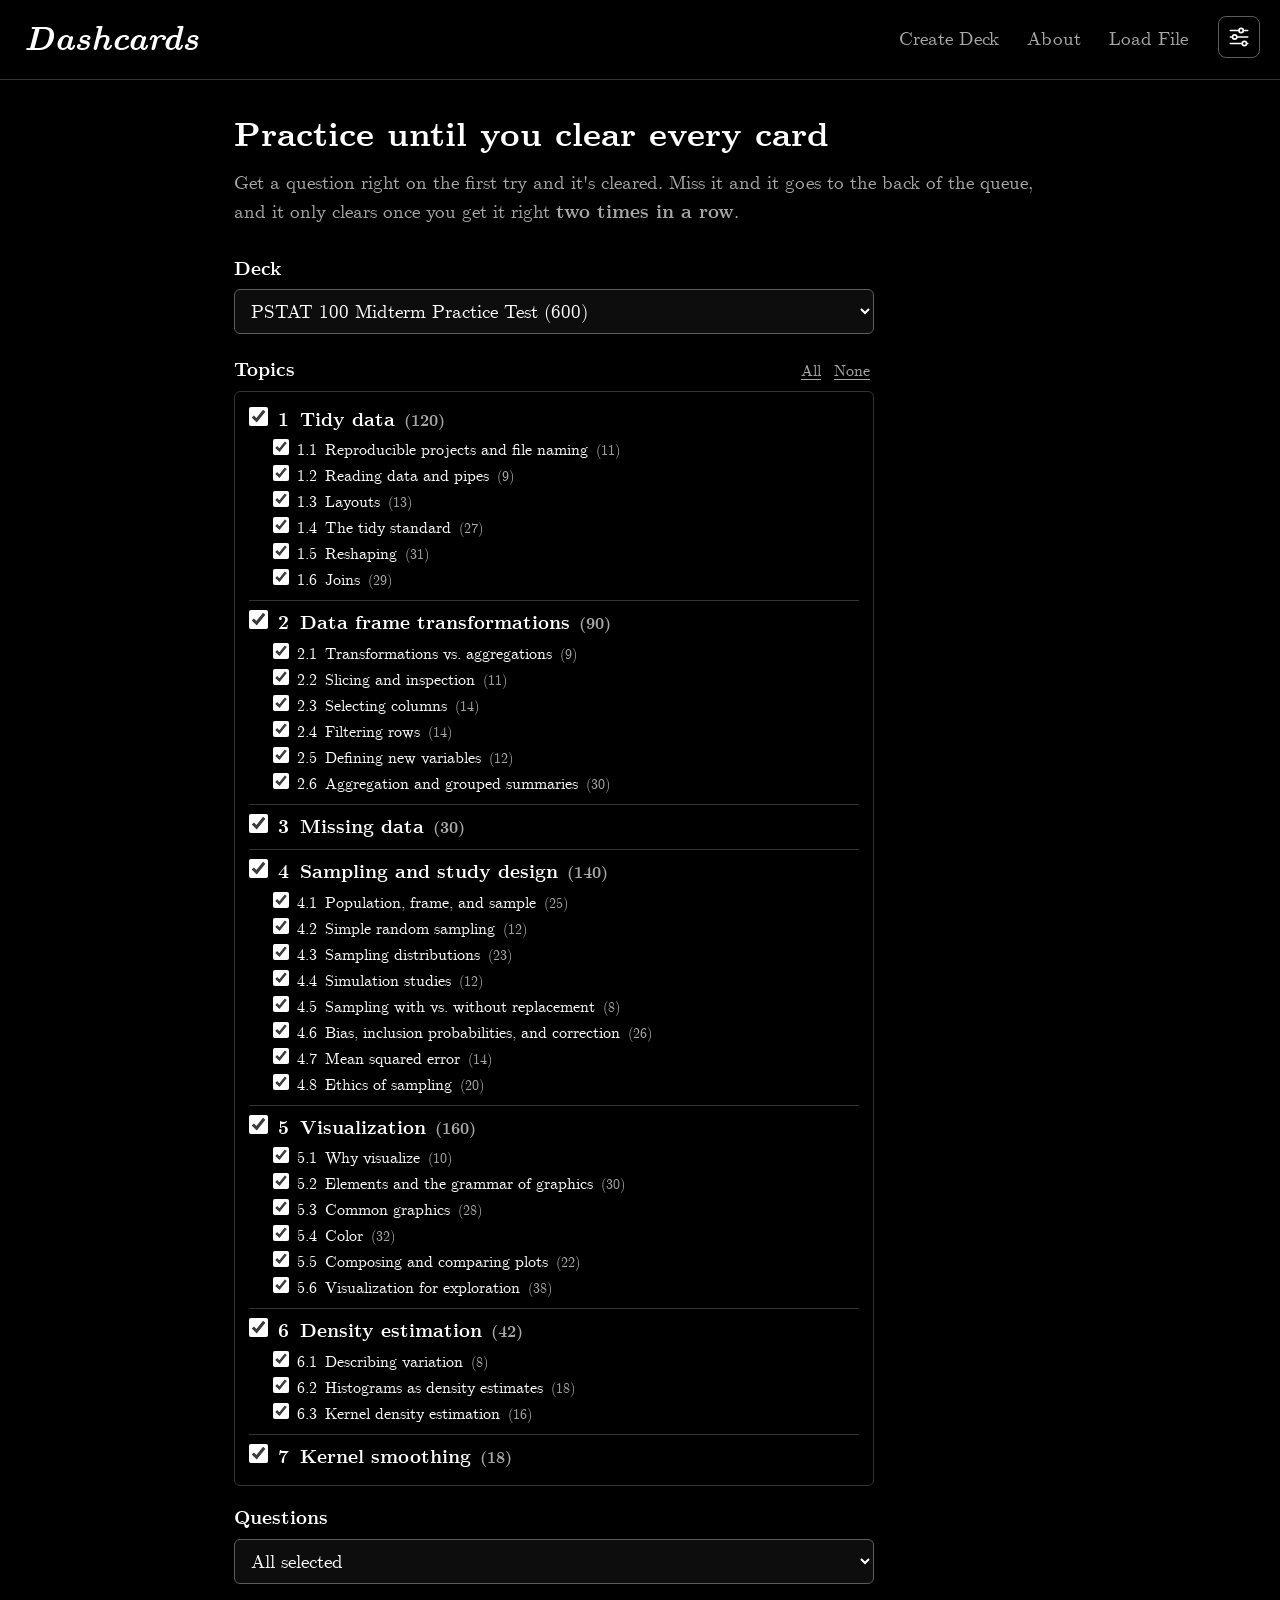
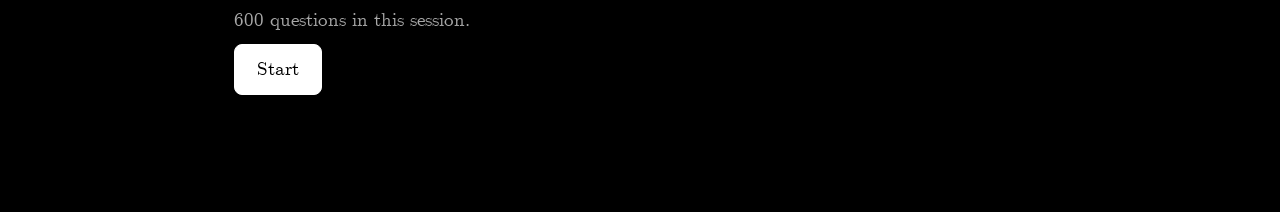
==== commit 97f7b6b3: "Warn when the browser can't save progress Saving to localStorage failed silently in private windows " ====
--- a/index.html
+++ b/index.html
@@ -79,6 +79,8 @@
     </div>
 
     <div id="content">
+        <p id="storage-warning" style="display: none">This browser window can't save your progress (it may be a private window, or site storage
+            is blocked), so it will be lost when you close the tab. Open the page in a normal window to keep it.</p>
         <section id="home">
             <h1 class="title">Practice until you clear every card</h1>
             <p class="lede">Get a question right on the first try and it's cleared. Miss it and it goes to the back of the queue,
--- a/style.css
+++ b/style.css
@@ -227,6 +227,14 @@
     font-weight: bold;
 }
 
+#storage-warning {
+    margin: 0 0 20px;
+    padding: 10px 14px;
+    border: 1px solid var(--wrong);
+    border-radius: 8px;
+    color: var(--wrong);
+}
+
 /* HOME */
 
 #section-picker { margin-top: 4px; }
